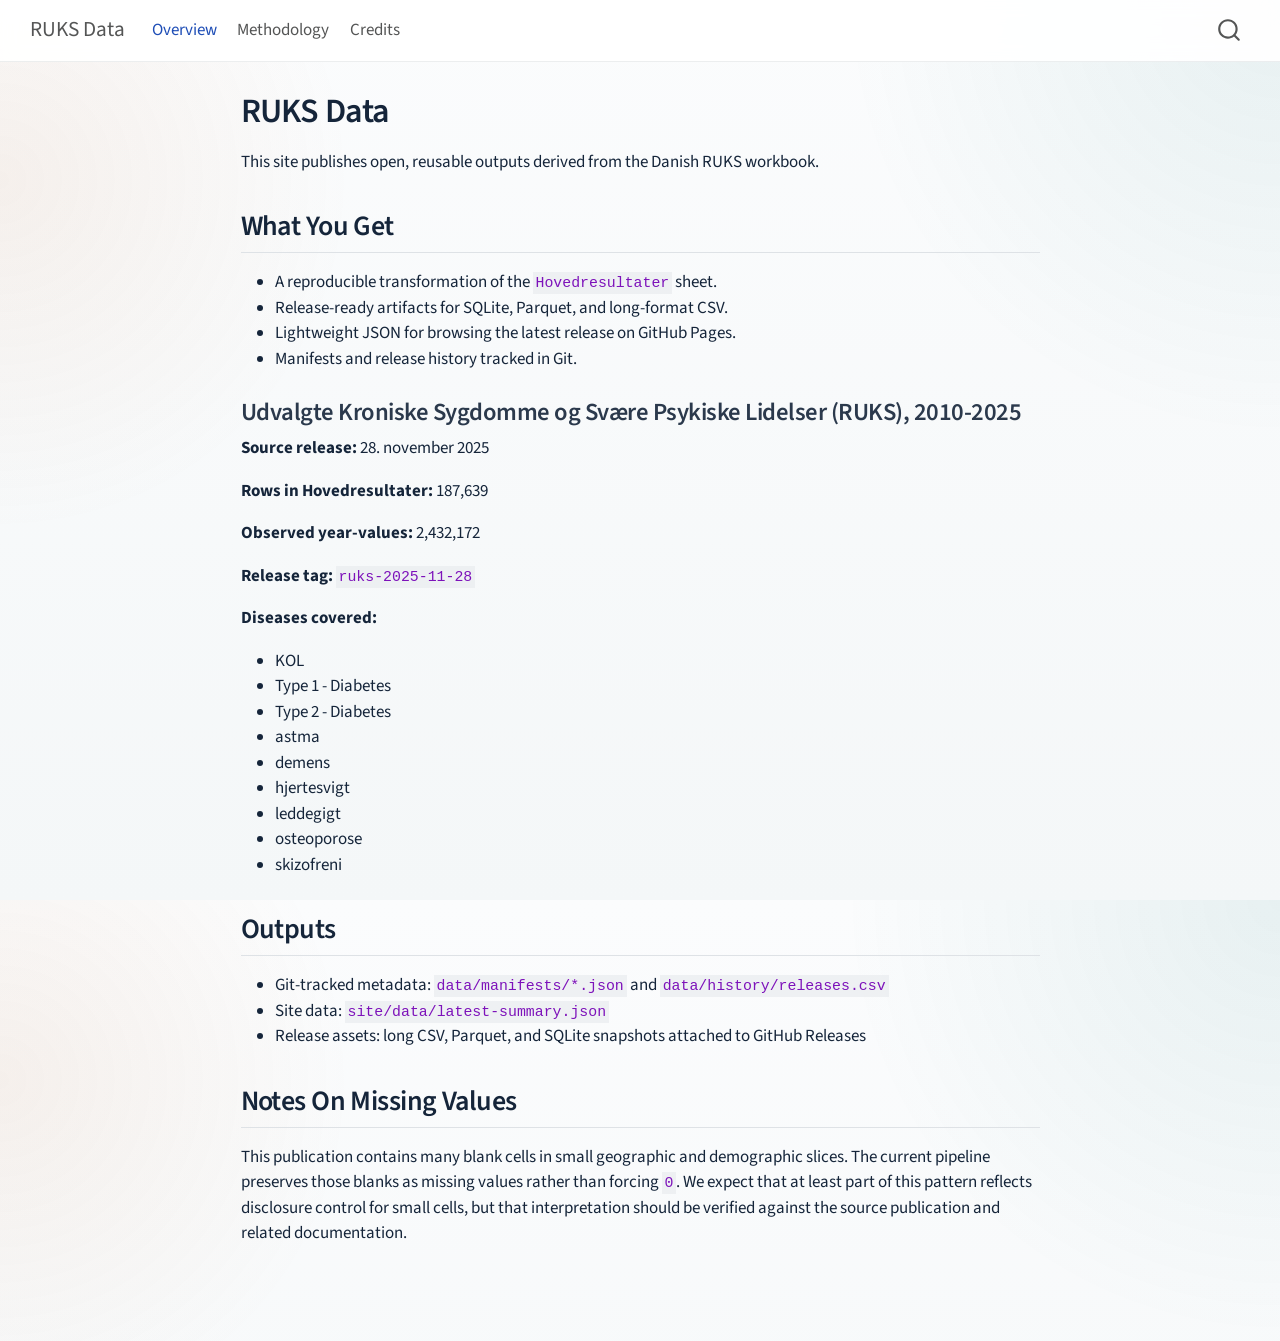
==== docs/index.html @ ef5fad1b "add site" ====
<!DOCTYPE html>
<html xmlns="http://www.w3.org/1999/xhtml" lang="en" xml:lang="en"><head>

<meta charset="utf-8">
<meta name="generator" content="quarto-1.9.37">

<meta name="viewport" content="width=device-width, initial-scale=1.0, user-scalable=yes">


<title>RUKS Data</title>
<style>
/* Default styles provided by pandoc.
** See https://pandoc.org/MANUAL.html#variables-for-html for config info.
*/
code{white-space: pre-wrap;}
span.smallcaps{font-variant: small-caps;}
div.columns{display: flex; gap: min(4vw, 1.5em);}
div.column{flex: auto; overflow-x: auto;}
div.hanging-indent{margin-left: 1.5em; text-indent: -1.5em;}
ul.task-list{list-style: none;}
ul.task-list li input[type="checkbox"] {
  width: 0.8em;
  margin: 0 0.8em 0.2em -1em; /* quarto-specific, see https://github.com/quarto-dev/quarto-cli/issues/4556 */ 
  vertical-align: middle;
}
</style>


<script src="site_libs/quarto-nav/quarto-nav.js"></script>
<script src="site_libs/quarto-nav/headroom.min.js"></script>
<script src="site_libs/clipboard/clipboard.min.js"></script>
<script src="site_libs/quarto-search/autocomplete.umd.js"></script>
<script src="site_libs/quarto-search/fuse.min.js"></script>
<script src="site_libs/quarto-search/quarto-search.js"></script>
<meta name="quarto:offset" content="./">
<script src="site_libs/quarto-html/quarto.js" type="module"></script>
<script src="site_libs/quarto-html/tabsets/tabsets.js" type="module"></script>
<script src="site_libs/quarto-html/popper.min.js"></script>
<script src="site_libs/quarto-html/tippy.umd.min.js"></script>
<script src="site_libs/quarto-html/anchor.min.js"></script>
<link href="site_libs/quarto-html/tippy.css" rel="stylesheet">
<link href="site_libs/quarto-html/quarto-syntax-highlighting-7f8f88aac4f3542376d5c11b86a4c14d.css" rel="stylesheet" id="quarto-text-highlighting-styles">
<script src="site_libs/bootstrap/bootstrap.min.js"></script>
<link href="site_libs/bootstrap/bootstrap-icons.css" rel="stylesheet">
<link href="site_libs/bootstrap/bootstrap-11e654f069ceca6601e7038be5bafdcb.min.css" rel="stylesheet" append-hash="true" id="quarto-bootstrap" data-mode="light">
<script id="quarto-search-options" type="application/json">{
  "location": "navbar",
  "copy-button": false,
  "collapse-after": 3,
  "panel-placement": "end",
  "type": "overlay",
  "limit": 50,
  "keyboard-shortcut": [
    "f",
    "/",
    "s"
  ],
  "show-item-context": false,
  "language": {
    "search-no-results-text": "No results",
    "search-matching-documents-text": "matching documents",
    "search-copy-link-title": "Copy link to search",
    "search-hide-matches-text": "Hide additional matches",
    "search-more-match-text": "more match in this document",
    "search-more-matches-text": "more matches in this document",
    "search-clear-button-title": "Clear",
    "search-text-placeholder": "",
    "search-detached-cancel-button-title": "Cancel",
    "search-submit-button-title": "Submit",
    "search-label": "Search"
  }
}</script>


<link rel="stylesheet" href="styles.css">
</head>

<body class="nav-fixed fullcontent quarto-light">

<div id="quarto-search-results"></div>
  <header id="quarto-header" class="headroom fixed-top">
    <nav class="navbar navbar-expand-lg " data-bs-theme="dark">
      <div class="navbar-container container-fluid">
      <div class="navbar-brand-container mx-auto">
    <a class="navbar-brand" href="./index.html">
    <span class="navbar-title">RUKS Data</span>
    </a>
  </div>
            <div id="quarto-search" class="" title="Search"></div>
          <button class="navbar-toggler" type="button" data-bs-toggle="collapse" data-bs-target="#navbarCollapse" aria-controls="navbarCollapse" role="menu" aria-expanded="false" aria-label="Toggle navigation" onclick="if (window.quartoToggleHeadroom) { window.quartoToggleHeadroom(); }">
  <span class="navbar-toggler-icon"></span>
</button>
          <div class="collapse navbar-collapse" id="navbarCollapse">
            <ul class="navbar-nav navbar-nav-scroll me-auto">
  <li class="nav-item">
    <a class="nav-link active" href="./index.html" aria-current="page"> 
<span class="menu-text">Overview</span></a>
  </li>  
  <li class="nav-item">
    <a class="nav-link" href="./methodology.html"> 
<span class="menu-text">Methodology</span></a>
  </li>  
  <li class="nav-item">
    <a class="nav-link" href="./credits.html"> 
<span class="menu-text">Credits</span></a>
  </li>  
</ul>
          </div> <!-- /navcollapse -->
            <div class="quarto-navbar-tools">
</div>
      </div> <!-- /container-fluid -->
    </nav>
</header>
<!-- content -->
<div id="quarto-content" class="quarto-container page-columns page-rows-contents page-layout-article page-navbar">
<!-- sidebar -->
<!-- margin-sidebar -->
    
<!-- main -->
<main class="content" id="quarto-document-content">

<header id="title-block-header" class="quarto-title-block default">
<div class="quarto-title">
<h1 class="title">RUKS Data</h1>
</div>



<div class="quarto-title-meta">

    
  
    
  </div>
  


</header>


<p>This site publishes open, reusable outputs derived from the Danish RUKS workbook.</p>
<section id="what-you-get" class="level2">
<h2 class="anchored" data-anchor-id="what-you-get">What You Get</h2>
<ul>
<li>A reproducible transformation of the <code>Hovedresultater</code> sheet.</li>
<li>Release-ready artifacts for SQLite, Parquet, and long-format CSV.</li>
<li>Lightweight JSON for browsing the latest release on GitHub Pages.</li>
<li>Manifests and release history tracked in Git.</li>
</ul>
</section>
<section id="latest-release" class="level2">
<h2 class="anchored" data-anchor-id="latest-release">Latest Release</h2>
<p>The summary below is filled from the generated <code>site/data/latest-summary.json</code> file after the update workflow runs.</p>
<div id="latest-release" class="summary-card">
<p>
Run the workflow once to populate the latest-release panel.
</p>
</div>
</section>
<section id="outputs" class="level2">
<h2 class="anchored" data-anchor-id="outputs">Outputs</h2>
<ul>
<li>Git-tracked metadata: <code>data/manifests/*.json</code> and <code>data/history/releases.csv</code></li>
<li>Site data: <code>site/data/latest-summary.json</code></li>
<li>Release assets: long CSV, Parquet, and SQLite snapshots attached to GitHub Releases</li>
</ul>
</section>
<section id="notes-on-missing-values" class="level2">
<h2 class="anchored" data-anchor-id="notes-on-missing-values">Notes On Missing Values</h2>
<p>This publication contains many blank cells in small geographic and demographic slices. The current pipeline preserves those blanks as missing values rather than forcing <code>0</code>. We expect that at least part of this pattern reflects disclosure control for small cells, but that interpretation should be verified against the source publication and related documentation.</p>
<script>
async function renderLatestRelease() {
  const target = document.getElementById("latest-release");
  try {
    const response = await fetch("site/data/latest-summary.json");
    if (!response.ok) {
      throw new Error("No generated summary yet");
    }
    const data = await response.json();
    const diseaseItems = data.diseases.map((disease) => `<li>${disease}</li>`).join("");
    target.innerHTML = `
      <h3>${data.workbook_title}</h3>
      <p><strong>Source release:</strong> ${data.source_release_date}</p>
      <p><strong>Rows in Hovedresultater:</strong> ${data.source_row_count.toLocaleString()}</p>
      <p><strong>Observed year-values:</strong> ${data.observation_count.toLocaleString()}</p>
      <p><strong>Release tag:</strong> <code>${data.release_tag}</code></p>
      <p><strong>Diseases covered:</strong></p>
      <ul>${diseaseItems}</ul>
    `;
  } catch (error) {
    target.innerHTML = "<p>Latest generated summary is not available yet.</p>";
  }
}

renderLatestRelease();
</script>


</section>

</main> <!-- /main -->
<script id="quarto-html-after-body" type="application/javascript">
  window.document.addEventListener("DOMContentLoaded", function (event) {
    const icon = "";
    const anchorJS = new window.AnchorJS();
    anchorJS.options = {
      placement: 'right',
      icon: icon
    };
    anchorJS.add('.anchored');
    const isCodeAnnotation = (el) => {
      for (const clz of el.classList) {
        if (clz.startsWith('code-annotation-')) {                     
          return true;
        }
      }
      return false;
    }
    const onCopySuccess = function(e) {
      // button target
      const button = e.trigger;
      // don't keep focus
      button.blur();
      // flash "checked"
      button.classList.add('code-copy-button-checked');
      var currentTitle = button.getAttribute("title");
      button.setAttribute("title", "Copied!");
      let tooltip;
      if (window.bootstrap) {
        button.setAttribute("data-bs-toggle", "tooltip");
        button.setAttribute("data-bs-placement", "left");
        button.setAttribute("data-bs-title", "Copied!");
        tooltip = new bootstrap.Tooltip(button, 
          { trigger: "manual", 
            customClass: "code-copy-button-tooltip",
            offset: [0, -8]});
        tooltip.show();    
      }
      setTimeout(function() {
        if (tooltip) {
          tooltip.hide();
          button.removeAttribute("data-bs-title");
          button.removeAttribute("data-bs-toggle");
          button.removeAttribute("data-bs-placement");
        }
        button.setAttribute("title", currentTitle);
        button.classList.remove('code-copy-button-checked');
      }, 1000);
      // clear code selection
      e.clearSelection();
    }
    const getTextToCopy = function(trigger) {
      const outerScaffold = trigger.parentElement.cloneNode(true);
      const codeEl = outerScaffold.querySelector('code');
      for (const childEl of codeEl.children) {
        if (isCodeAnnotation(childEl)) {
          childEl.remove();
        }
      }
      return codeEl.innerText;
    }
    const clipboard = new window.ClipboardJS('.code-copy-button:not([data-in-quarto-modal])', {
      text: getTextToCopy
    });
    clipboard.on('success', onCopySuccess);
    if (window.document.getElementById('quarto-embedded-source-code-modal')) {
      const clipboardModal = new window.ClipboardJS('.code-copy-button[data-in-quarto-modal]', {
        text: getTextToCopy,
        container: window.document.getElementById('quarto-embedded-source-code-modal')
      });
      clipboardModal.on('success', onCopySuccess);
    }
      var localhostRegex = new RegExp(/^(?:http|https):\/\/localhost\:?[0-9]*\//);
      var mailtoRegex = new RegExp(/^mailto:/);
        var filterRegex = new RegExp('/' + window.location.host + '/');
      var isInternal = (href) => {
          return filterRegex.test(href) || localhostRegex.test(href) || mailtoRegex.test(href);
      }
      // Inspect non-navigation links and adorn them if external
     var links = window.document.querySelectorAll('a[href]:not(.nav-link):not(.navbar-brand):not(.toc-action):not(.sidebar-link):not(.sidebar-item-toggle):not(.pagination-link):not(.no-external):not([aria-hidden]):not(.dropdown-item):not(.quarto-navigation-tool):not(.about-link)');
      for (var i=0; i<links.length; i++) {
        const link = links[i];
        if (!isInternal(link.href)) {
          // undo the damage that might have been done by quarto-nav.js in the case of
          // links that we want to consider external
          if (link.dataset.originalHref !== undefined) {
            link.href = link.dataset.originalHref;
          }
        }
      }
    function tippyHover(el, contentFn, onTriggerFn, onUntriggerFn) {
      const config = {
        allowHTML: true,
        maxWidth: 500,
        delay: 100,
        arrow: false,
        appendTo: function(el) {
            return el.parentElement;
        },
        interactive: true,
        interactiveBorder: 10,
        theme: 'quarto',
        placement: 'bottom-start',
      };
      if (contentFn) {
        config.content = contentFn;
      }
      if (onTriggerFn) {
        config.onTrigger = onTriggerFn;
      }
      if (onUntriggerFn) {
        config.onUntrigger = onUntriggerFn;
      }
      window.tippy(el, config); 
    }
    const noterefs = window.document.querySelectorAll('a[role="doc-noteref"]');
    for (var i=0; i<noterefs.length; i++) {
      const ref = noterefs[i];
      tippyHover(ref, function() {
        // use id or data attribute instead here
        let href = ref.getAttribute('data-footnote-href') || ref.getAttribute('href');
        try { href = new URL(href).hash; } catch {}
        const id = href.replace(/^#\/?/, "");
        const note = window.document.getElementById(id);
        if (note) {
          return note.innerHTML;
        } else {
          return "";
        }
      });
    }
    const xrefs = window.document.querySelectorAll('a.quarto-xref');
    const processXRef = (id, note) => {
      // Strip column container classes
      const stripColumnClz = (el) => {
        el.classList.remove("page-full", "page-columns");
        if (el.children) {
          for (const child of el.children) {
            stripColumnClz(child);
          }
        }
      }
      stripColumnClz(note)
      if (id === null || id.startsWith('sec-')) {
        // Special case sections, only their first couple elements
        const container = document.createElement("div");
        if (note.children && note.children.length > 2) {
          container.appendChild(note.children[0].cloneNode(true));
          for (let i = 1; i < note.children.length; i++) {
            const child = note.children[i];
            if (child.tagName === "P" && child.innerText === "") {
              continue;
            } else {
              container.appendChild(child.cloneNode(true));
              break;
            }
          }
          if (window.Quarto?.typesetMath) {
            window.Quarto.typesetMath(container);
          }
          return container.innerHTML
        } else {
          if (window.Quarto?.typesetMath) {
            window.Quarto.typesetMath(note);
          }
          return note.innerHTML;
        }
      } else {
        // Remove any anchor links if they are present
        const anchorLink = note.querySelector('a.anchorjs-link');
        if (anchorLink) {
          anchorLink.remove();
        }
        if (window.Quarto?.typesetMath) {
          window.Quarto.typesetMath(note);
        }
        if (note.classList.contains("callout")) {
          return note.outerHTML;
        } else {
          return note.innerHTML;
        }
      }
    }
    for (var i=0; i<xrefs.length; i++) {
      const xref = xrefs[i];
      tippyHover(xref, undefined, function(instance) {
        instance.disable();
        let url = xref.getAttribute('href');
        let hash = undefined; 
        if (url.startsWith('#')) {
          hash = url;
        } else {
          try { hash = new URL(url).hash; } catch {}
        }
        if (hash) {
          const id = hash.replace(/^#\/?/, "");
          const note = window.document.getElementById(id);
          if (note !== null) {
            try {
              const html = processXRef(id, note.cloneNode(true));
              instance.setContent(html);
            } finally {
              instance.enable();
              instance.show();
            }
          } else {
            // See if we can fetch this
            fetch(url.split('#')[0])
            .then(res => res.text())
            .then(html => {
              const parser = new DOMParser();
              const htmlDoc = parser.parseFromString(html, "text/html");
              const note = htmlDoc.getElementById(id);
              if (note !== null) {
                const html = processXRef(id, note);
                instance.setContent(html);
              } 
            }).finally(() => {
              instance.enable();
              instance.show();
            });
          }
        } else {
          // See if we can fetch a full url (with no hash to target)
          // This is a special case and we should probably do some content thinning / targeting
          fetch(url)
          .then(res => res.text())
          .then(html => {
            const parser = new DOMParser();
            const htmlDoc = parser.parseFromString(html, "text/html");
            const note = htmlDoc.querySelector('main.content');
            if (note !== null) {
              // This should only happen for chapter cross references
              // (since there is no id in the URL)
              // remove the first header
              if (note.children.length > 0 && note.children[0].tagName === "HEADER") {
                note.children[0].remove();
              }
              const html = processXRef(null, note);
              instance.setContent(html);
            } 
          }).finally(() => {
            instance.enable();
            instance.show();
          });
        }
      }, function(instance) {
      });
    }
        let selectedAnnoteEl;
        const selectorForAnnotation = ( cell, annotation) => {
          let cellAttr = 'data-code-cell="' + cell + '"';
          let lineAttr = 'data-code-annotation="' +  annotation + '"';
          const selector = 'span[' + cellAttr + '][' + lineAttr + ']';
          return selector;
        }
        const selectCodeLines = (annoteEl) => {
          const doc = window.document;
          const targetCell = annoteEl.getAttribute("data-target-cell");
          const targetAnnotation = annoteEl.getAttribute("data-target-annotation");
          const annoteSpan = window.document.querySelector(selectorForAnnotation(targetCell, targetAnnotation));
          const lines = annoteSpan.getAttribute("data-code-lines").split(",");
          const lineIds = lines.map((line) => {
            return targetCell + "-" + line;
          })
          let top = null;
          let height = null;
          let parent = null;
          if (lineIds.length > 0) {
              //compute the position of the single el (top and bottom and make a div)
              const el = window.document.getElementById(lineIds[0]);
              top = el.offsetTop;
              height = el.offsetHeight;
              parent = el.parentElement.parentElement;
            if (lineIds.length > 1) {
              const lastEl = window.document.getElementById(lineIds[lineIds.length - 1]);
              const bottom = lastEl.offsetTop + lastEl.offsetHeight;
              height = bottom - top;
            }
            if (top !== null && height !== null && parent !== null) {
              // cook up a div (if necessary) and position it 
              let div = window.document.getElementById("code-annotation-line-highlight");
              if (div === null) {
                div = window.document.createElement("div");
                div.setAttribute("id", "code-annotation-line-highlight");
                div.style.position = 'absolute';
                parent.appendChild(div);
              }
              div.style.top = top - 2 + "px";
              div.style.height = height + 4 + "px";
              div.style.left = 0;
              let gutterDiv = window.document.getElementById("code-annotation-line-highlight-gutter");
              if (gutterDiv === null) {
                gutterDiv = window.document.createElement("div");
                gutterDiv.setAttribute("id", "code-annotation-line-highlight-gutter");
                gutterDiv.style.position = 'absolute';
                const codeCell = window.document.getElementById(targetCell);
                const gutter = codeCell.querySelector('.code-annotation-gutter');
                gutter.appendChild(gutterDiv);
              }
              gutterDiv.style.top = top - 2 + "px";
              gutterDiv.style.height = height + 4 + "px";
            }
            selectedAnnoteEl = annoteEl;
          }
        };
        const unselectCodeLines = () => {
          const elementsIds = ["code-annotation-line-highlight", "code-annotation-line-highlight-gutter"];
          elementsIds.forEach((elId) => {
            const div = window.document.getElementById(elId);
            if (div) {
              div.remove();
            }
          });
          selectedAnnoteEl = undefined;
        };
          // Handle positioning of the toggle
      window.addEventListener(
        "resize",
        throttle(() => {
          elRect = undefined;
          if (selectedAnnoteEl) {
            selectCodeLines(selectedAnnoteEl);
          }
        }, 10)
      );
      function throttle(fn, ms) {
      let throttle = false;
      let timer;
        return (...args) => {
          if(!throttle) { // first call gets through
              fn.apply(this, args);
              throttle = true;
          } else { // all the others get throttled
              if(timer) clearTimeout(timer); // cancel #2
              timer = setTimeout(() => {
                fn.apply(this, args);
                timer = throttle = false;
              }, ms);
          }
        };
      }
        // Attach click handler to the DT
        const annoteDls = window.document.querySelectorAll('dt[data-target-cell]');
        for (const annoteDlNode of annoteDls) {
          annoteDlNode.addEventListener('click', (event) => {
            const clickedEl = event.target;
            if (clickedEl !== selectedAnnoteEl) {
              unselectCodeLines();
              const activeEl = window.document.querySelector('dt[data-target-cell].code-annotation-active');
              if (activeEl) {
                activeEl.classList.remove('code-annotation-active');
              }
              selectCodeLines(clickedEl);
              clickedEl.classList.add('code-annotation-active');
            } else {
              // Unselect the line
              unselectCodeLines();
              clickedEl.classList.remove('code-annotation-active');
            }
          });
        }
    const findCites = (el) => {
      const parentEl = el.parentElement;
      if (parentEl) {
        const cites = parentEl.dataset.cites;
        if (cites) {
          return {
            el,
            cites: cites.split(' ')
          };
        } else {
          return findCites(el.parentElement)
        }
      } else {
        return undefined;
      }
    };
    var bibliorefs = window.document.querySelectorAll('a[role="doc-biblioref"]');
    for (var i=0; i<bibliorefs.length; i++) {
      const ref = bibliorefs[i];
      const citeInfo = findCites(ref);
      if (citeInfo) {
        tippyHover(citeInfo.el, function() {
          var popup = window.document.createElement('div');
          citeInfo.cites.forEach(function(cite) {
            var citeDiv = window.document.createElement('div');
            citeDiv.classList.add('hanging-indent');
            citeDiv.classList.add('csl-entry');
            var biblioDiv = window.document.getElementById('ref-' + cite);
            if (biblioDiv) {
              citeDiv.innerHTML = biblioDiv.innerHTML;
            }
            popup.appendChild(citeDiv);
          });
          return popup.innerHTML;
        });
      }
    }
  });
  </script>
</div> <!-- /content -->




</body></html>
---- docs/site_libs/quarto-html/tippy.css ----
.tippy-box[data-animation=fade][data-state=hidden]{opacity:0}[data-tippy-root]{max-width:calc(100vw - 10px)}.tippy-box{position:relative;background-color:#333;color:#fff;border-radius:4px;font-size:14px;line-height:1.4;white-space:normal;outline:0;transition-property:transform,visibility,opacity}.tippy-box[data-placement^=top]>.tippy-arrow{bottom:0}.tippy-box[data-placement^=top]>.tippy-arrow:before{bottom:-7px;left:0;border-width:8px 8px 0;border-top-color:initial;transform-origin:center top}.tippy-box[data-placement^=bottom]>.tippy-arrow{top:0}.tippy-box[data-placement^=bottom]>.tippy-arrow:before{top:-7px;left:0;border-width:0 8px 8px;border-bottom-color:initial;transform-origin:center bottom}.tippy-box[data-placement^=left]>.tippy-arrow{right:0}.tippy-box[data-placement^=left]>.tippy-arrow:before{border-width:8px 0 8px 8px;border-left-color:initial;right:-7px;transform-origin:center left}.tippy-box[data-placement^=right]>.tippy-arrow{left:0}.tippy-box[data-placement^=right]>.tippy-arrow:before{left:-7px;border-width:8px 8px 8px 0;border-right-color:initial;transform-origin:center right}.tippy-box[data-inertia][data-state=visible]{transition-timing-function:cubic-bezier(.54,1.5,.38,1.11)}.tippy-arrow{width:16px;height:16px;color:#333}.tippy-arrow:before{content:"";position:absolute;border-color:transparent;border-style:solid}.tippy-content{position:relative;padding:5px 9px;z-index:1}
---- docs/site_libs/quarto-html/quarto-syntax-highlighting-7f8f88aac4f3542376d5c11b86a4c14d.css ----
/* quarto syntax highlight colors */
:root {
  --quarto-hl-ot-color: #003B4F;
  --quarto-hl-at-color: #657422;
  --quarto-hl-ss-color: #20794D;
  --quarto-hl-an-color: #5E5E5E;
  --quarto-hl-fu-color: #4758AB;
  --quarto-hl-st-color: #20794D;
  --quarto-hl-cf-color: #003B4F;
  --quarto-hl-op-color: #5E5E5E;
  --quarto-hl-er-color: #AD0000;
  --quarto-hl-bn-color: #AD0000;
  --quarto-hl-al-color: #AD0000;
  --quarto-hl-va-color: #111111;
  --quarto-hl-bu-color: inherit;
  --quarto-hl-ex-color: inherit;
  --quarto-hl-pp-color: #AD0000;
  --quarto-hl-in-color: #5E5E5E;
  --quarto-hl-vs-color: #20794D;
  --quarto-hl-wa-color: #5E5E5E;
  --quarto-hl-do-color: #5E5E5E;
  --quarto-hl-im-color: #00769E;
  --quarto-hl-ch-color: #20794D;
  --quarto-hl-dt-color: #AD0000;
  --quarto-hl-fl-color: #AD0000;
  --quarto-hl-co-color: #5E5E5E;
  --quarto-hl-cv-color: #5E5E5E;
  --quarto-hl-cn-color: #8f5902;
  --quarto-hl-sc-color: #5E5E5E;
  --quarto-hl-dv-color: #AD0000;
  --quarto-hl-kw-color: #003B4F;
}

/* other quarto variables */
:root {
  --quarto-font-monospace: SFMono-Regular, Menlo, Monaco, Consolas, "Liberation Mono", "Courier New", monospace;
}

/* syntax highlight based on Pandoc's rules */
pre > code.sourceCode > span {
  color: #003B4F;
}

code.sourceCode > span {
  color: #003B4F;
}

div.sourceCode,
div.sourceCode pre.sourceCode {
  color: #003B4F;
}

/* Normal */
code span {
  color: #003B4F;
}

/* Alert */
code span.al {
  color: #AD0000;
  font-style: inherit;
}

/* Annotation */
code span.an {
  color: #5E5E5E;
  font-style: inherit;
}

/* Attribute */
code span.at {
  color: #657422;
  font-style: inherit;
}

/* BaseN */
code span.bn {
  color: #AD0000;
  font-style: inherit;
}

/* BuiltIn */
code span.bu {
  font-style: inherit;
}

/* ControlFlow */
code span.cf {
  color: #003B4F;
  font-weight: bold;
  font-style: inherit;
}

/* Char */
code span.ch {
  color: #20794D;
  font-style: inherit;
}

/* Constant */
code span.cn {
  color: #8f5902;
  font-style: inherit;
}

/* Comment */
code span.co {
  color: #5E5E5E;
  font-style: inherit;
}

/* CommentVar */
code span.cv {
  color: #5E5E5E;
  font-style: italic;
}

/* Documentation */
code span.do {
  color: #5E5E5E;
  font-style: italic;
}

/* DataType */
code span.dt {
  color: #AD0000;
  font-style: inherit;
}

/* DecVal */
code span.dv {
  color: #AD0000;
  font-style: inherit;
}

/* Error */
code span.er {
  color: #AD0000;
  font-style: inherit;
}

/* Extension */
code span.ex {
  font-style: inherit;
}

/* Float */
code span.fl {
  color: #AD0000;
  font-style: inherit;
}

/* Function */
code span.fu {
  color: #4758AB;
  font-style: inherit;
}

/* Import */
code span.im {
  color: #00769E;
  font-style: inherit;
}

/* Information */
code span.in {
  color: #5E5E5E;
  font-style: inherit;
}

/* Keyword */
code span.kw {
  color: #003B4F;
  font-weight: bold;
  font-style: inherit;
}

/* Operator */
code span.op {
  color: #5E5E5E;
  font-style: inherit;
}

/* Other */
code span.ot {
  color: #003B4F;
  font-style: inherit;
}

/* Preprocessor */
code span.pp {
  color: #AD0000;
  font-style: inherit;
}

/* SpecialChar */
code span.sc {
  color: #5E5E5E;
  font-style: inherit;
}

/* SpecialString */
code span.ss {
  color: #20794D;
  font-style: inherit;
}

/* String */
code span.st {
  color: #20794D;
  font-style: inherit;
}

/* Variable */
code span.va {
  color: #111111;
  font-style: inherit;
}

/* VerbatimString */
code span.vs {
  color: #20794D;
  font-style: inherit;
}

/* Warning */
code span.wa {
  color: #5E5E5E;
  font-style: italic;
}

.prevent-inlining {
  content: "</";
}

/*# sourceMappingURL=789ad8cd35626ba772517505b42a116e.css.map */
---- docs/styles.css ----
:root {
  --ruks-ink: #15253a;
  --ruks-accent: #006b6b;
  --ruks-soft: #eef6f3;
  --ruks-warm: #f7efe5;
}

body {
  background:
    radial-gradient(circle at top right, rgba(0, 107, 107, 0.08), transparent 28%),
    radial-gradient(circle at left 20%, rgba(196, 108, 45, 0.08), transparent 24%),
    linear-gradient(180deg, #fbfcfd 0%, #f4f7f8 100%);
  color: var(--ruks-ink);
}

.navbar {
  background: rgba(255, 255, 255, 0.92);
  backdrop-filter: blur(10px);
  border-bottom: 1px solid rgba(21, 37, 58, 0.08);
}

.summary-card {
  margin: 1.5rem 0 2rem;
  padding: 1.25rem 1.5rem;
  border-radius: 18px;
  background: linear-gradient(135deg, var(--ruks-soft), white);
  border: 1px solid rgba(0, 107, 107, 0.12);
  box-shadow: 0 16px 40px rgba(21, 37, 58, 0.08);
}

h1, h2, h3 {
  letter-spacing: -0.02em;
}

a {
  color: var(--ruks-accent);
}
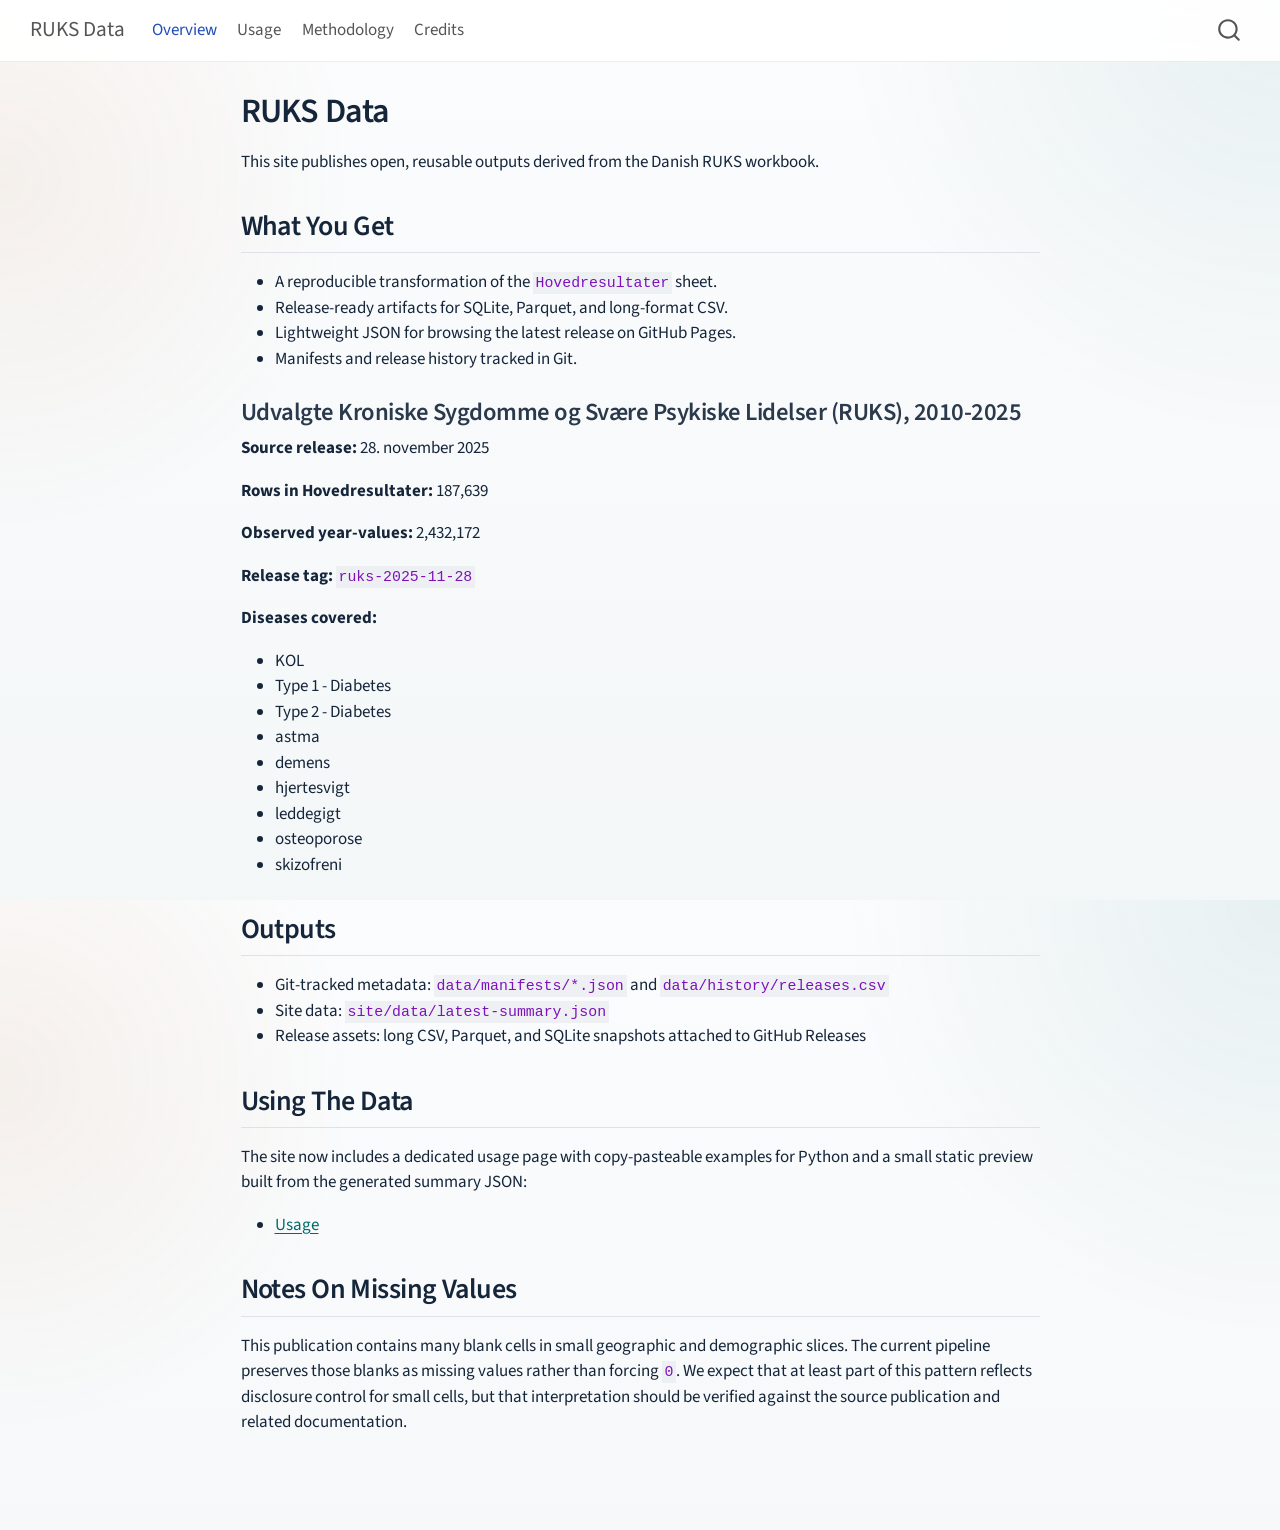
==== commit 49b5b1c2: "Update RUKS data" ====
--- a/docs/index.html
+++ b/docs/index.html
@@ -42,7 +42,7 @@
 <link href="site_libs/quarto-html/quarto-syntax-highlighting-7f8f88aac4f3542376d5c11b86a4c14d.css" rel="stylesheet" id="quarto-text-highlighting-styles">
 <script src="site_libs/bootstrap/bootstrap.min.js"></script>
 <link href="site_libs/bootstrap/bootstrap-icons.css" rel="stylesheet">
-<link href="site_libs/bootstrap/bootstrap-11e654f069ceca6601e7038be5bafdcb.min.css" rel="stylesheet" append-hash="true" id="quarto-bootstrap" data-mode="light">
+<link href="site_libs/bootstrap/bootstrap-4897d45d2f75ed4f519693be625836c5.min.css" rel="stylesheet" append-hash="true" id="quarto-bootstrap" data-mode="light">
 <script id="quarto-search-options" type="application/json">{
   "location": "navbar",
   "copy-button": false,
@@ -97,6 +97,10 @@
 <span class="menu-text">Overview</span></a>
   </li>  
   <li class="nav-item">
+    <a class="nav-link" href="./usage.html"> 
+<span class="menu-text">Usage</span></a>
+  </li>  
+  <li class="nav-item">
     <a class="nav-link" href="./methodology.html"> 
 <span class="menu-text">Methodology</span></a>
   </li>  
@@ -163,6 +167,13 @@
 <li>Git-tracked metadata: <code>data/manifests/*.json</code> and <code>data/history/releases.csv</code></li>
 <li>Site data: <code>site/data/latest-summary.json</code></li>
 <li>Release assets: long CSV, Parquet, and SQLite snapshots attached to GitHub Releases</li>
+</ul>
+</section>
+<section id="using-the-data" class="level2">
+<h2 class="anchored" data-anchor-id="using-the-data">Using The Data</h2>
+<p>The site now includes a dedicated usage page with copy-pasteable examples for Python and a small static preview built from the generated summary JSON:</p>
+<ul>
+<li><a href="./usage.html">Usage</a></li>
 </ul>
 </section>
 <section id="notes-on-missing-values" class="level2">
